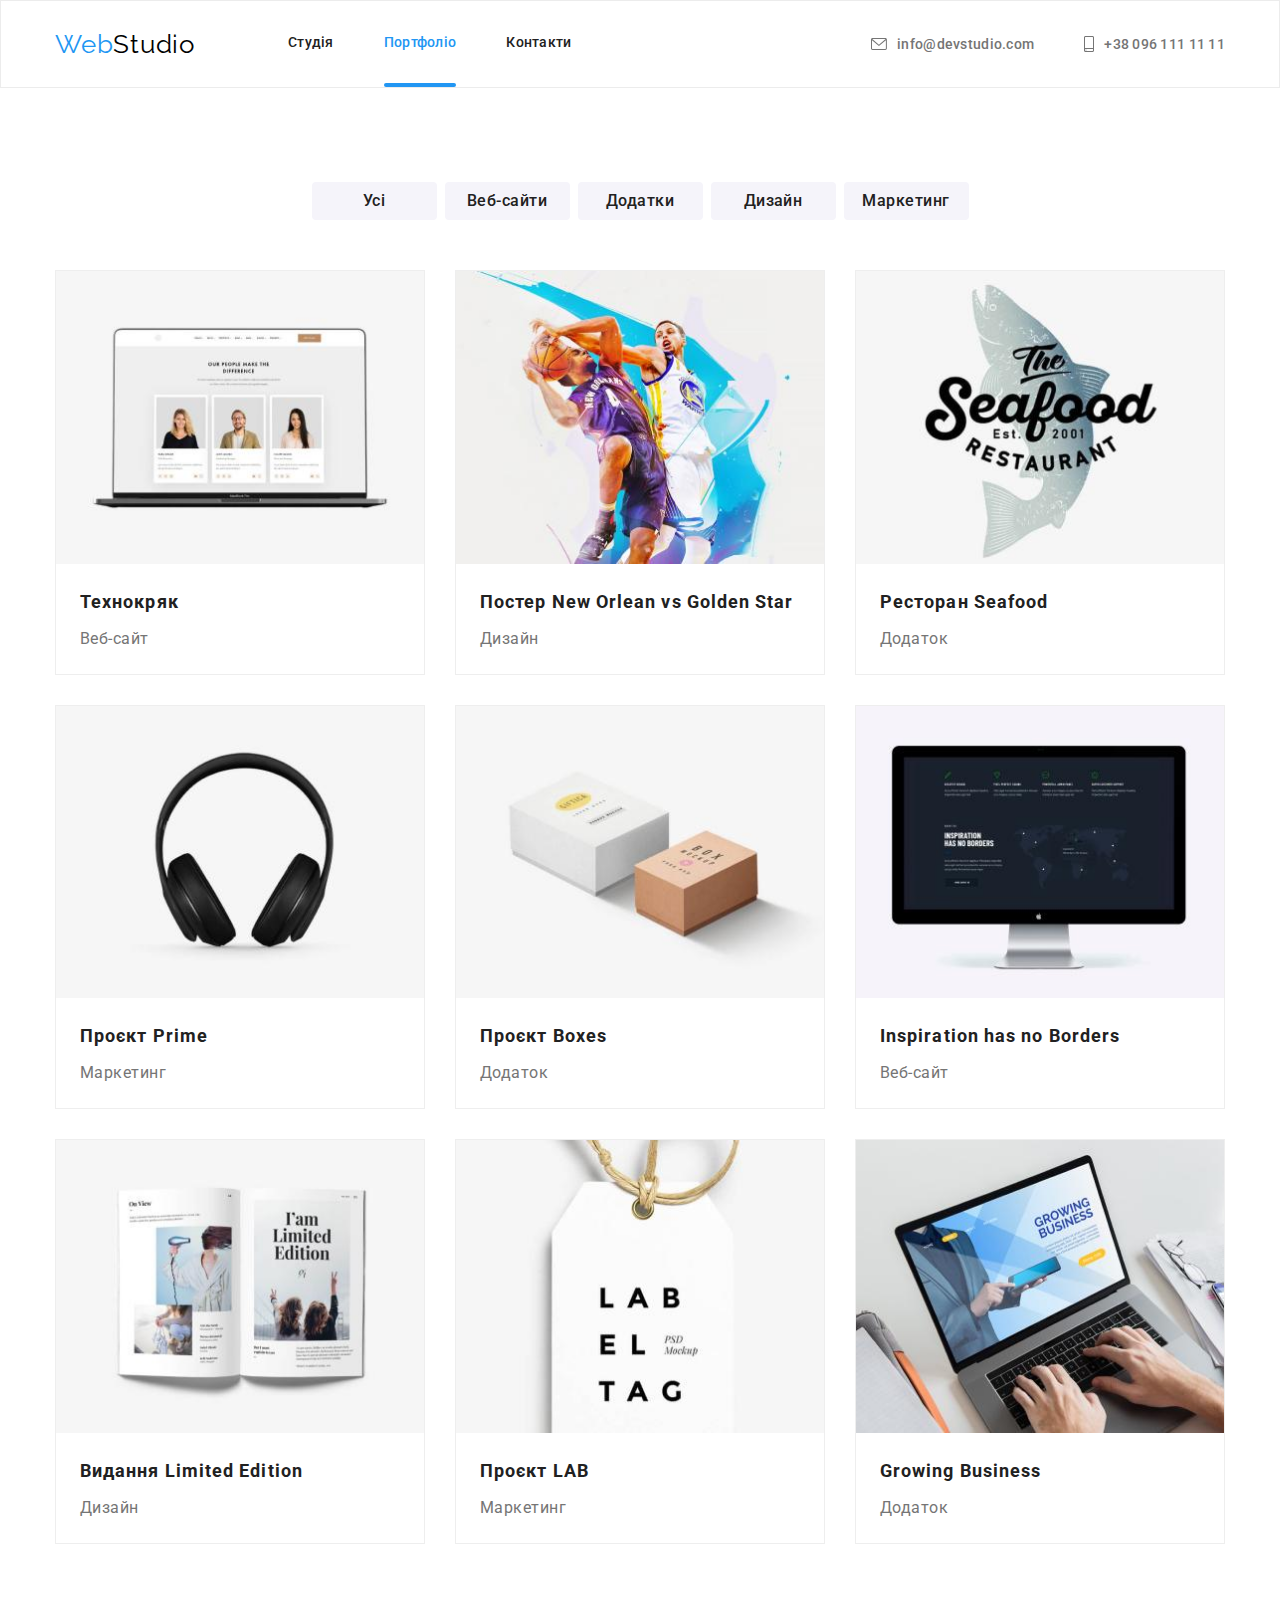
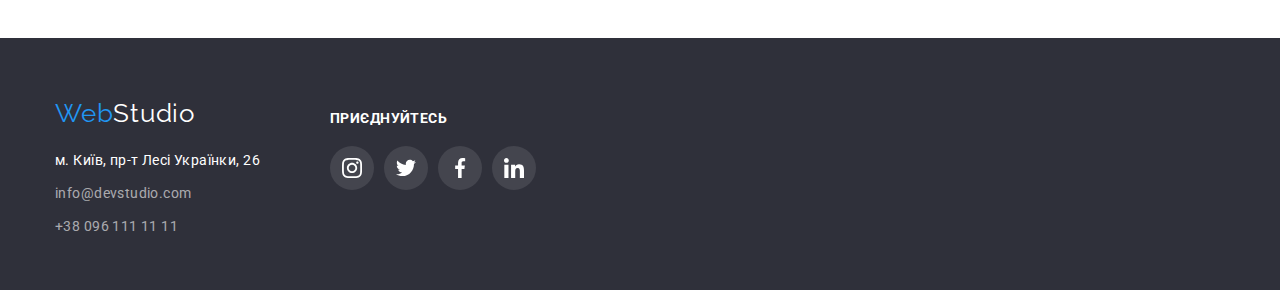
==== portfolio.html @ 17dde600 "complete" ====
<!DOCTYPE html>
<html lang="en">
  <head>
    <meta charset="UTF-8" />
    <meta http-equiv="X-UA-Compatible" content="IE=edge" />
    <meta name="viewport" content="width=device-width, initial-scale=1.0" />
    <link rel="preconnect" href="https://fonts.gstatic.com" crossorigin />
    <link
      href="https://fonts.googleapis.com/css2?family=Raleway:wght@700&family=Roboto:wght@400;500;700;900&display=swap"
      rel="stylesheet"
    />
    <link rel="stylesheet" href="./css/modern-normalize.min.css" />
    <link rel="stylesheet" href="./css/styles.css" />
    <title>Портфоліо</title>
  </head>
  <body>
    <header>
      <div class="container">
        <a href="./index.html" class="logo">Web<span>Studio</span></a>
        <nav>
          <ul class="navbar">
            <li class="navbar_item">
              <a href="./index.html">Студія</a>
            </li>
            <li class="navbar_item current">
              <a href="./portfolio.html" class="active-page">Портфоліо</a>
            </li>
            <li class="navbar_item"><a href="#">Контакти</a></li>
          </ul>
        </nav>
        <ul class="contacts-list">
          <li class="contacts-item">
            <a href="mailto:info@devstudio.com" class="contacts-link">
              <svg class="icon icon-mail" width="16" height="12">
                <use href="./img/icons.svg#icon-mail"></use>
              </svg>

              info@devstudio.com</a
            >
          </li>
          <li class="contacts-item">
            <a href="tel:+380961111111" class="contacts-link">
              <svg class="icon icon-tel" width="10" height="16">
                <use href="./img/icons.svg#icon-smartphone"></use>
              </svg>
              +38 096 111 11 11</a
            >
          </li>
        </ul>
      </div>
    </header>

    <main>
      <section class="portfolio-cards section">
        <div class="container">
          <h1 hidden>Портфоліо</h1>
          <ul class="button-list">
            <li class="port-btn">
              <button type="button" class="filter">Усі</button>
            </li>
            <li class="port-btn">
              <button type="button" class="filter">Веб-сайти</button>
            </li>
            <li class="port-btn">
              <button type="button" class="filter">Додатки</button>
            </li>
            <li class="port-btn">
              <button type="button" class="filter">Дизайн</button>
            </li>
            <li class="port-btn">
              <button type="button" class="filter">Маркетинг</button>
            </li>
          </ul>

          <ul class="portfolio-list">
            <li class="portfolio-card">
              <a href="#" class="portfolio-link">
                <div class="img-wrapper">
                  <img src="./img/project_1.jpg" alt="Технокряк" width="370" />
                  <p class="text-overlay">
                    Ресурс пропонує комплексні пропозиції з різним рівнем
                    функціоналу та сервісів. Все це дозволить відвідувачу
                    отримати вичерпні відомості про компанію чи приватну особу.
                  </p>
                </div>
                <div class="portfolio-info">
                  <h2>Технокряк</h2>
                  <p>Веб-сайт</p>
                </div>
              </a>
            </li>
            <li class="portfolio-card">
              <a href="#" class="portfolio-link">
                <div class="img-wrapper">
                  <img
                    src="./img/project_2.jpg"
                    alt="Постер New Orlean vs Golden Star"
                    width="370"
                  />
                  <p class="text-overlay">
                    Ресурс пропонує комплексні пропозиції з різним рівнем
                    функціоналу та сервісів. Все це дозволить відвідувачу
                    отримати вичерпні відомості про компанію чи приватну особу.
                  </p>
                </div>
                <div class="portfolio-info">
                  <h2>
                    Постер <span lang="en">New Orlean vs Golden Star</span>
                  </h2>
                  <p>Дизайн</p>
                </div>
              </a>
            </li>
            <li class="portfolio-card">
              <a href="#" class="portfolio-link">
                <div class="img-wrapper">
                  <img
                    src="./img/project_3.jpg"
                    alt="Ресторан Seafood"
                    width="370"
                  />
                  <p class="text-overlay">
                    Ресурс пропонує комплексні пропозиції з різним рівнем
                    функціоналу та сервісів. Все це дозволить відвідувачу
                    отримати вичерпні відомості про компанію чи приватну особу.
                  </p>
                </div>
                <div class="portfolio-info">
                  <h2>Ресторан <span lang="en">Seafood</span></h2>
                  <p>Додаток</p>
                </div>
              </a>
            </li>
            <li class="portfolio-card">
              <a href="#" class="portfolio-link">
                <div class="img-wrapper">
                  <img
                    src="./img/project_4.jpg"
                    alt="Проєкт Prime"
                    width="370"
                  />
                  <p class="text-overlay">
                    Ресурс пропонує комплексні пропозиції з різним рівнем
                    функціоналу та сервісів. Все це дозволить відвідувачу
                    отримати вичерпні відомості про компанію чи приватну особу.
                  </p>
                </div>
                <div class="portfolio-info">
                  <h2>Проєкт <span lang="en">Prime</span></h2>
                  <p>Маркетинг</p>
                </div>
              </a>
            </li>
            <li class="portfolio-card">
              <a href="#" class="portfolio-link">
                <div class="img-wrapper">
                  <img
                    src="./img/project_5.jpg"
                    alt="Проєкт Boxes"
                    width="370"
                  />
                  <p class="text-overlay">
                    Ресурс пропонує комплексні пропозиції з різним рівнем
                    функціоналу та сервісів. Все це дозволить відвідувачу
                    отримати вичерпні відомості про компанію чи приватну особу.
                  </p>
                </div>
                <div class="portfolio-info">
                  <h2>Проєкт <span lang="en">Boxes</span></h2>
                  <p>Додаток</p>
                </div>
              </a>
            </li>
            <li class="portfolio-card">
              <a href="#" class="portfolio-link">
                <div class="img-wrapper">
                  <img
                    src="./img/project_6.jpg"
                    alt="Inspiration has no Borders"
                    width="370"
                  />
                  <p class="text-overlay">
                    Ресурс пропонує комплексні пропозиції з різним рівнем
                    функціоналу та сервісів. Все це дозволить відвідувачу
                    отримати вичерпні відомості про компанію чи приватну особу.
                  </p>
                </div>
                <div class="portfolio-info">
                  <h2 lang="en">Inspiration has no Borders</h2>
                  <p>Веб-сайт</p>
                </div>
              </a>
            </li>
            <li class="portfolio-card">
              <a href="#" class="portfolio-link">
                <div class="img-wrapper">
                  <img
                    src="./img/project_7.jpg"
                    alt="Видання Limited Edition"
                    width="370"
                  />
                  <p class="text-overlay">
                    Ресурс пропонує комплексні пропозиції з різним рівнем
                    функціоналу та сервісів. Все це дозволить відвідувачу
                    отримати вичерпні відомості про компанію чи приватну особу.
                  </p>
                </div>
                <div class="portfolio-info">
                  <h2>Видання <span lang="en">Limited Edition</span></h2>
                  <p>Дизайн</p>
                </div>
              </a>
            </li>
            <li class="portfolio-card">
              <a href="#" class="portfolio-link">
                <div class="img-wrapper">
                  <img src="./img/project_8.jpg" alt="Проєкт LAB" width="370" />
                  <p class="text-overlay">
                    Ресурс пропонує комплексні пропозиції з різним рівнем
                    функціоналу та сервісів. Все це дозволить відвідувачу
                    отримати вичерпні відомості про компанію чи приватну особу.
                  </p>
                </div>
                <div class="portfolio-info">
                  <h2>Проєкт <span lang="en">LAB</span></h2>
                  <p>Маркетинг</p>
                </div>
              </a>
            </li>
            <li class="portfolio-card">
              <a href="#" class="portfolio-link">
                <div class="img-wrapper">
                  <img
                    src="./img/project_9.jpg"
                    alt="Growing Business"
                    width="370"
                  />
                  <p class="text-overlay">
                    Ресурс пропонує комплексні пропозиції з різним рівнем
                    функціоналу та сервісів. Все це дозволить відвідувачу
                    отримати вичерпні відомості про компанію чи приватну особу.
                  </p>
                </div>
                <div class="portfolio-info">
                  <h2 lang="en">Growing Business</h2>
                  <p>Додаток</p>
                </div>
              </a>
            </li>
          </ul>
        </div>
      </section>
    </main>

    <footer>
      <div class="footer container">
        <div class="footer-address">
          <a href="index.html" class="footer-logo">Web<span>Studio</span></a>
          <address class="footer-contacts">
            <ul class="footer-contacts-list">
              <li class="footer-contacts-item">
                <a
                  href="https://goo.gl/maps/Gp3ARR3Tay99MyRA6"
                  target="_blank"
                  rel="noopener noreferrer"
                  class="address"
                  >м. Київ, пр-т Лесі Українки, 26
                </a>
              </li>
              <li class="footer-contacts-item">
                <a href="mailto:info@devstudio.com">info@devstudio.com</a>
              </li>
              <li class="footer-contacts-item">
                <a href="tel:+380961111111">+38 096 111 11 11</a>
              </li>
            </ul>
          </address>
        </div>

        <div class="footer-media">
          <h2 class="footer-header">приєднуйтесь</h2>
          <ul class="footer-socials">
            <li class="footer-socials-item">
              <a href="#" class="footer-socials-link">
                <svg width="20" height="20">
                  <use href="./img/icons.svg#icon-instagram" class="icon"></use>
                </svg>
              </a>
            </li>
            <li class="footer-socials-item">
              <a href="#" class="footer-socials-link">
                <svg width="20" height="20">
                  <use href="./img/icons.svg#icon-twitter" class="icon"></use>
                </svg>
              </a>
            </li>
            <li class="footer-socials-item">
              <a href="#" class="footer-socials-link">
                <svg width="20" height="20">
                  <use href="./img/icons.svg#icon-facebook" class="icon"></use>
                </svg>
              </a>
            </li>
            <li class="footer-socials-item">
              <a href="#" class="footer-socials-link">
                <svg width="20" height="20">
                  <use href="./img/icons.svg#icon-linkedin" class="icon"></use>
                </svg>
              </a>
            </li>
          </ul>
        </div>
      </div>
    </footer>
  </body>
</html>
---- css/styles.css ----
:root {
  --brand-color: #2196f3;
  --primary-color: #212121;
  --secondary-color: #757575;
  --light-color: #fff;
  --primary-background: #2f303a;
  --light-background: #f5f4fa;
  --gray-color: #afb1b8;
}

a {
  color: inherit;
  text-decoration: none;
}

h1,
h2,
h3,
h4,
p {
  margin: 0;
}

ul {
  list-style-type: none;
  margin: 0;
  padding: 0;
}

img {
  display: block;
  max-width: 100%;
  height: auto;
}

body {
  font-family: "Roboto", sans-serif;
  background-color: var(--light-color);
}

.container {
  max-width: 1200px;
  margin: 0 auto;
  padding: 0 15px;
}

header {
  border: 1px solid #ececec;
  /* padding: 25px 0; */
}

header .container {
  display: flex;
  align-items: center;
}

.logo {
  font-family: "Raleway";
  font-size: 26px;
  line-height: 1.2;
  letter-spacing: 0.03em;
  color: var(--brand-color);
}

.logo span {
  color: black;
}

.navbar {
  display: flex;
  margin-left: 93px;
}

.navbar_item {
  padding: 32px 0;
}

.navbar_item a {
  font-weight: 500;
  font-size: 14px;
  line-height: 1.2;
  letter-spacing: 0.02em;
  color: var(--primary-color);
  transition-property: color;
  transition-duration: 250ms;
  transition-timing-function: cubic-bezier(0.4, 0, 0.2, 1);
}

.navbar_item:not(:last-child) {
  margin-right: 50px;
}

.navbar_item .active-page {
  color: var(--brand-color);
}

.current::after {
  content: "";
  position: relative;
  top: 32px;
  display: block;
  width: 100%;
  height: 4px;
  background-color: #2196f3;
  border-radius: 2px;
}

.contacts-list {
  display: flex;
  gap: 50px;
  margin-left: auto;
}

.contacts-item a {
  font-weight: 500;
  font-size: 14px;
  line-height: 1.2;
  letter-spacing: 0.02em;
  color: var(--secondary-color);
  transition-property: color;
  transition-duration: 250ms;
  transition-timing-function: cubic-bezier(0.4, 0, 0.2, 1);
}

.contacts-item {
  display: flex;
  align-items: center;
}

.contacts-link {
  display: flex;
  align-items: center;
}

.icon {
  fill: currentColor;
  display: block;
}

.icon-mail,
.icon-tel {
  margin-right: 10px;
}

.navbar_item a:hover,
.navbar_item a:focus,
.contacts-item a:hover,
.contacts-item a:focus {
  color: var(--brand-color);
}

.section {
  padding: 94px 0;
}

.uppersite {
  min-height: 600px;
  background-image: linear-gradient(
      to right,
      rgba(47, 48, 58, 0.4),
      rgba(47, 48, 58, 0.4)
    ),
    url(../img/main_bg.jpg);
  background-repeat: no-repeat;
  background-color: var(--primary-background);
  padding-top: 200px;
  max-width: 1600px;
  margin: 0 auto;
}

.main-header {
  font-weight: 900;
  font-size: 44px;
  line-height: 1.36;
  letter-spacing: 0.06em;
  text-transform: uppercase;
  color: var(--light-color);
  text-align: center;
}

.frst-btn {
  display: block;
  color: var(--light-color);
  font-weight: 700;
  font-size: 16px;
  line-height: 1.88;
  letter-spacing: 0.06em;
  background-color: var(--brand-color);
  box-shadow: 0px 4px 4px rgba(0, 0, 0, 0.15);
  border-radius: 4px;
  width: 216px;
  height: 50px;
  border-style: none;
  cursor: pointer;
  margin: 0 auto;
  /* text-align: center;
  align-items: center; */
  margin-top: 30px;
}

.frst-btn:active {
  background-color: #188ce8;
}

.backdrop {
  position: fixed;
  top: 0;
  left: 0;
  width: 100%;
  height: 100%;
  background-color: rgba(0, 0, 0, 0.2);
}

.backdrop.is-hidden {
  opacity: 0;
  pointer-events: none;
}

.modal {
  position: absolute;
  top: 50%;
  left: 50%;
  transform: translate(-50%, -50%);
  width: 528px;
  height: 581px;
  background-color: var(--light-color);
  box-shadow: 0px 1px 3px rgba(0, 0, 0, 0.12), 0px 1px 1px rgba(0, 0, 0, 0.14),
    0px 2px 1px rgba(0, 0, 0, 0.2);
  border-radius: 4px;
  transition-property: opacity;
  transition-duration: 500ms;
  transition-timing-function: cubic-bezier(0.4, 0, 0.2, 1);
}

.btn-close {
  position: absolute;
  border: 1px solid rgba(0, 0, 0, 0.1);
  width: 30px;
  height: 30px;
  background-color: var(--light-color);
  top: 8px;
  right: 8px;
  border-radius: 50%;
  cursor: pointer;
}

.icon-close {
  position: absolute;
  top: 50%;
  left: 50%;
  transform: translate(-50%, -50%);
}

.speciality {
  min-height: 286px;
}

.speciality-list {
  display: flex;
  gap: 30px;
}

/* .speciality-item {
  width: 270px;
  min-height: 98px;
} */

.speciality-icon {
  background-color: var(--light-background);
  border-radius: 4px;
  padding: 25px 100px;
  margin-bottom: 30px;
}

.speciality-item h3 {
  font-size: 14px;
  line-height: 1.2;
  letter-spacing: 0.03em;
  text-transform: uppercase;
  color: var(--primary-color);
  text-align: left;
}

.speciality-item p {
  margin-top: 10px;
  font-size: 14px;
  line-height: 1.71;
  letter-spacing: 0.03em;
  color: var(--secondary-color);
  text-align: left;
}

.our-projects {
  min-height: 480px;
  padding-top: 0;
}

.projects-subheader {
  font-size: 36px;
  line-height: 1.2;
  letter-spacing: 0.03em;
  color: var(--primary-color);
  text-align: center;
  margin-bottom: 50px;
}

.projects-list {
  display: flex;
  gap: 30px;
}

.projects-list-item {
  position: relative;
}

.projects-desc {
  position: absolute;
  bottom: 0;
  width: 100%;
  font-weight: 700;
  font-size: 14px;
  line-height: calc(16 / 14);
  text-align: center;
  letter-spacing: 0.03em;
  text-transform: uppercase;
  color: var(--light-color);
  padding: 27px 0;
  background-color: rgba(47, 48, 58, 0.8);
}

.our-team {
  min-height: 648px;
  background-color: #f5f4fa;
}

.team-subheader {
  font-size: 36px;
  line-height: 1.2;
  letter-spacing: 0.03em;
  color: var(--primary-color);
  margin-bottom: 50px;
  text-align: center;
}

.team-list {
  display: flex;
  gap: 30px;
}

.team-card {
  box-shadow: 0px 1px 3px rgba(0, 0, 0, 0.12), 0px 1px 1px rgba(0, 0, 0, 0.14),
    0px 2px 1px rgba(0, 0, 0, 0.2);
  border-radius: 0px 0px 4px 4px;
}

.team-card-info {
  background-color: var(--light-color);
  padding: 30px 0;
}

.team-card-info h3 {
  font-weight: 500;
  font-size: 16px;
  line-height: 1.2;
  letter-spacing: 0.03em;
  color: var(--primary-color);
  text-align: center;
  margin-bottom: 10px;
}

.team-card-info p {
  line-height: 1.2;
  letter-spacing: 0.03em;
  color: var(--secondary-color);
  text-align: center;
}

.socials {
  display: flex;
  justify-content: center;
  align-items: center;
  gap: 10px;
  margin-top: 16px;
}

.socials-item-link {
  color: var(--gray-color);
  background-color: transparent;
  border-radius: 50%;
  display: block;
  padding: 12px;
  transition-property: color, background-color;
  transition-duration: 250ms;
  transition-timing-function: cubic-bezier(0.4, 0, 0.2, 1);
}

.socials-item-link:hover,
.socials-item-link:focus {
  color: var(--light-color);
  background-color: var(--brand-color);
}

.partners {
  min-height: 372px;
}

.partners-header {
  font-size: 36px;
  line-height: calc(42 / 36);
  text-align: center;
  letter-spacing: 0.03em;
  margin-bottom: 50px;
}

.partners-list {
  display: flex;
  justify-content: space-between;
}

.partners-link {
  color: var(--gray-color);
  display: block;
  align-items: center;
  padding: 16px 32px;
  /* width: 170px;
  height: 92px; */
  border: 1px solid var(--gray-color);
  border-radius: 4px;
  transition-property: color, border;
  transition-duration: 250ms;
  transition-timing-function: cubic-bezier(0.4, 0, 0.2, 1);
}

.partners-link:hover,
.partners-link:focus {
  color: var(--brand-color);
  border: 1px solid var(--brand-color);
}

footer {
  min-height: 252px;
  background-color: var(--primary-background);
  padding-top: 60px;
}

.footer {
  display: flex;
}

.footer-address {
  margin-right: 70px;
}

.footer-logo {
  font-family: "Raleway";
  font-size: 26px;
  line-height: 1.2;
  letter-spacing: 0.03em;
  color: var(--brand-color);
}

.footer-logo span {
  color: var(--light-color);
}

.footer-contacts {
  margin-top: 20px;
}

.footer-contacts-item {
  margin-bottom: 9px;
}

.footer-contacts-item a {
  font-style: normal;
  font-size: 14px;
  line-height: 1.71;
  letter-spacing: 0.03em;
  color: rgba(255, 255, 255, 0.6);
  transition-property: color;
  transition-duration: 250ms;
  transition-timing-function: cubic-bezier(0.4, 0, 0.2, 1);
}

.footer-contacts-item a:hover,
.footer-contacts-item a:focus {
  color: var(--brand-color);
}

.footer-contacts-item .address {
  color: var(--light-color);
}

.footer-media {
  margin-top: 12px;
}

.footer-header {
  font-size: 14px;
  line-height: calc(16 / 14);
  letter-spacing: 0.03em;
  text-transform: uppercase;
  color: var(--light-color);
}

.footer-socials {
  display: flex;
  gap: 10px;
}

.footer-socials-link {
  display: flex;
  align-items: center;
  justify-content: center;
  padding: 12px;
  color: var(--light-color);
  background-color: rgba(255, 255, 255, 0.1);
  border-radius: 50%;
  margin-top: 20px;
  transition-property: background-color;
  transition-duration: 250ms;
  transition-timing-function: cubic-bezier(0.4, 0, 0.2, 1);
}

.footer-socials-link:hover,
.footer-socials-link:focus {
  background-color: var(--brand-color);
}

.portfolio-cards {
  min-height: 1360px;
}

.button-list {
  display: flex;
  justify-content: center;
  gap: 8px;
  margin-bottom: 50px;
}

.port-btn .filter {
  font-family: "Roboto";
  font-weight: 500;
  font-size: 16px;
  line-height: 1.62;
  text-align: center;
  letter-spacing: 0.03em;
  color: var(--primary-color);
  width: 125px;
  height: 38px;
  background-color: #f5f4fa;
  border-radius: 4px;
  border-style: none;
  transition-property: background-color, box-shadow, border-radius, color;
  transition-duration: 250ms;
  transition-timing-function: cubic-bezier(0.4, 0, 0.2, 1);
}

.filter:hover,
.filter:focus {
  background-color: var(--brand-color);
  box-shadow: 0px 3px 1px rgba(0, 0, 0, 0.1), 0px 1px 2px rgba(0, 0, 0, 0.08),
    0px 2px 2px rgba(0, 0, 0, 0.12);
  border-radius: 4px;
  color: var(--light-color);
}

.portfolio-list {
  display: flex;
  flex-wrap: wrap;
  gap: 30px;
}

.portfolio-card {
  width: 370px;
  border: 1px solid #eeeeee;
  transition-property: box-shadow;
  transition-duration: 250ms;
  transition-timing-function: cubic-bezier(0.4, 0, 0.2, 1);
}

.portfolio-card:hover,
.portfolio-card:focus {
  box-shadow: 0px 1px 1px rgba(0, 0, 0, 0.12), 0px 4px 4px rgba(0, 0, 0, 0.06),
    1px 4px 6px rgba(0, 0, 0, 0.16);
}

.img-wrapper {
  position: relative;
  overflow: hidden;
}

.text-overlay {
  position: absolute;
  top: 0;
  left: 0;
  width: 100%;
  height: 100%;
  padding: 63px 24px;
  font-size: 18px;
  line-height: calc(28 / 18);
  color: var(--light-color);
  background-color: rgba(33, 150, 243, 0.9);
  transform: translateY(101%);
  transition-property: transform;
  transition-duration: 250ms;
  transition-timing-function: cubic-bezier(0.4, 0, 0.2, 1);
}

.portfolio-link:hover .text-overlay,
.portfolio-link:focus .text-overlay {
  transform: translateY(0);
}

.portfolio-info {
  border-color: var(--light-color);
  padding: 20px 24px;
}

.portfolio-info h2 {
  font-size: 18px;
  line-height: 2;
  letter-spacing: 0.06em;
  color: var(--primary-color);
  text-align: left;
  margin-bottom: 4px;
}

.portfolio-info p {
  line-height: 1.88;
  letter-spacing: 0.03em;
  color: var(--secondary-color);
  text-align: left;
}
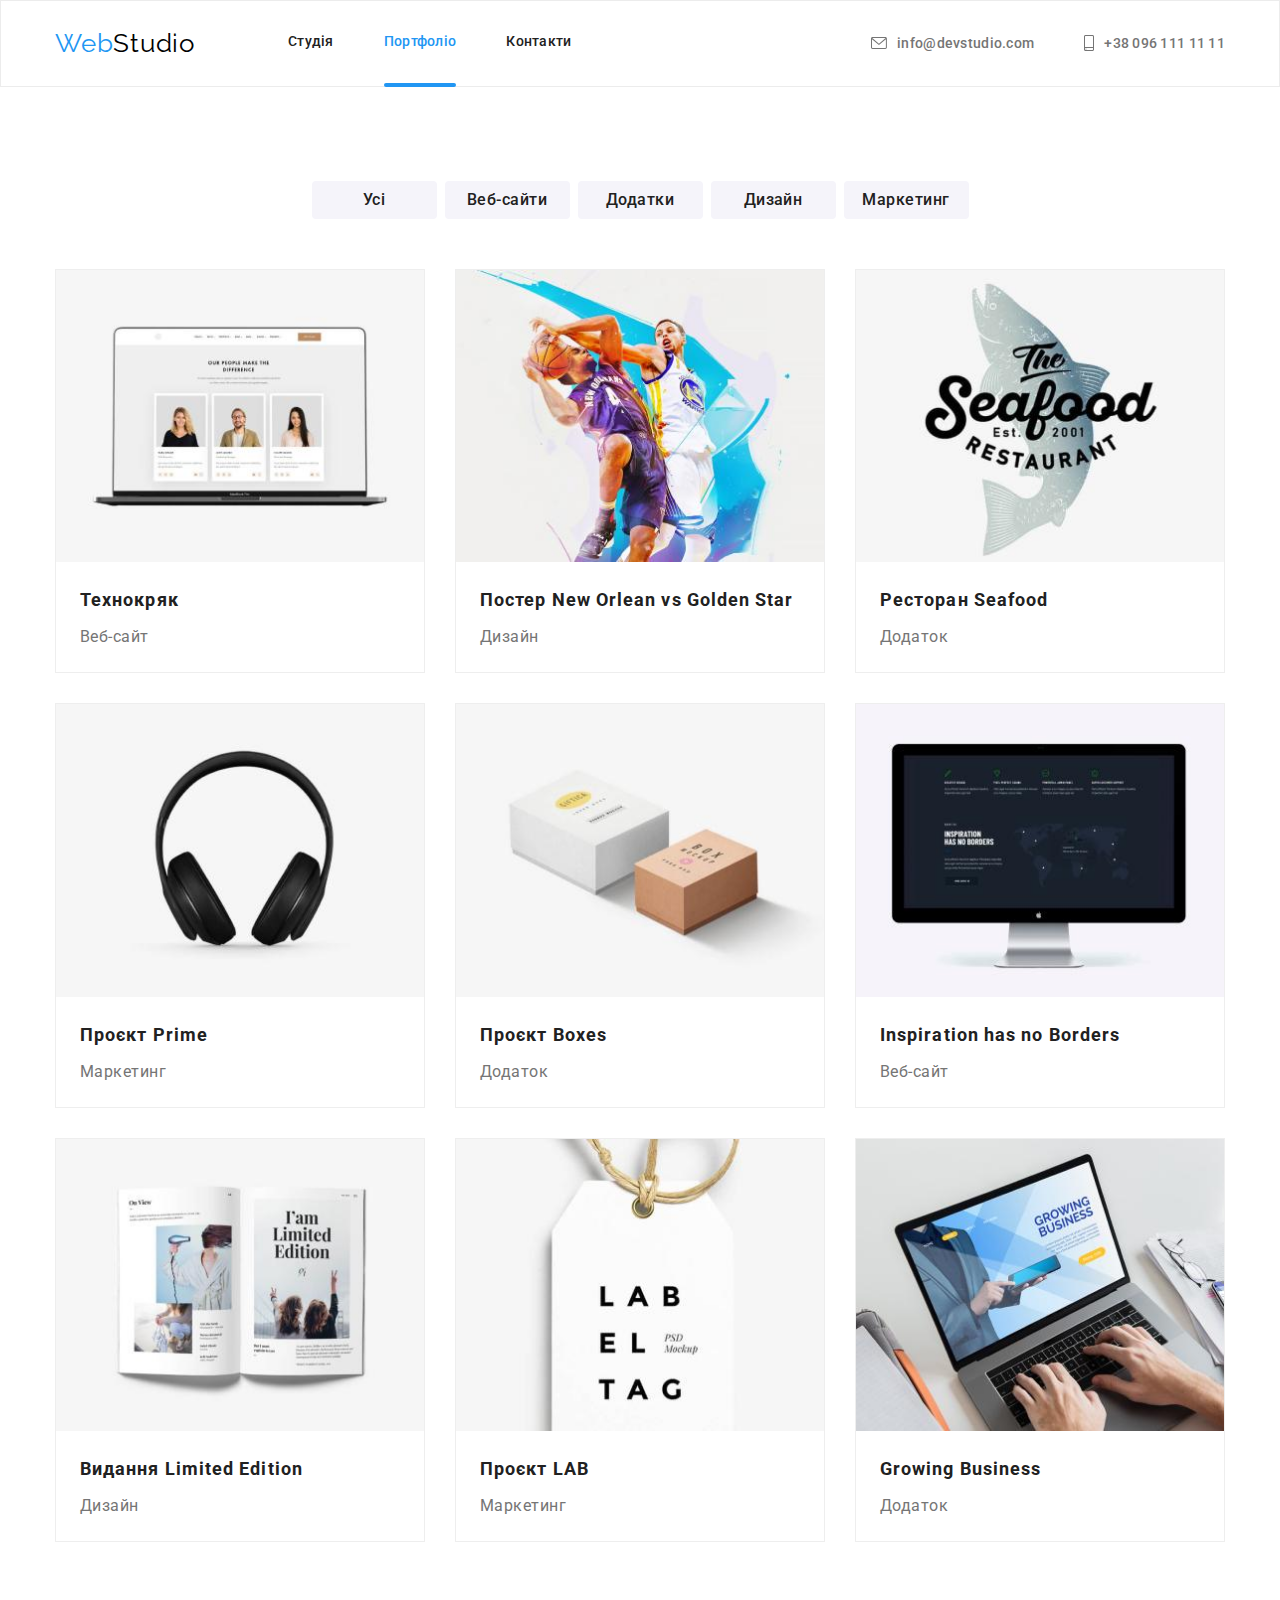
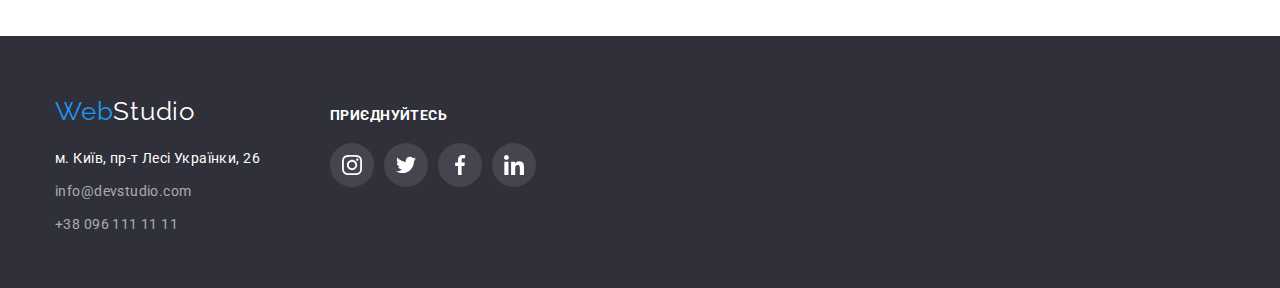
==== commit 151114dd: "виправлено" ====
--- a/portfolio.html
+++ b/portfolio.html
@@ -20,12 +20,12 @@
         <nav>
           <ul class="navbar">
             <li class="navbar_item">
-              <a href="./index.html">Студія</a>
+              <a href="./index.html" class="nav-link">Студія</a>
             </li>
             <li class="navbar_item current">
-              <a href="./portfolio.html" class="active-page">Портфоліо</a>
-            </li>
-            <li class="navbar_item"><a href="#">Контакти</a></li>
+              <a href="./portfolio.html" class="nav-link active-page">Портфоліо</a>
+            </li>
+            <li class="navbar_item"><a href="#" class="nav-link">Контакти</a></li>
           </ul>
         </nav>
         <ul class="contacts-list">
--- a/css/styles.css
+++ b/css/styles.css
@@ -33,6 +33,11 @@
   height: auto;
 }
 
+button {
+  margin: 0;
+  padding: 0;
+}
+
 body {
   font-family: "Roboto", sans-serif;
   background-color: var(--light-color);
@@ -46,7 +51,7 @@
 
 header {
   border: 1px solid #ececec;
-  /* padding: 25px 0; */
+
 }
 
 header .container {
@@ -72,10 +77,12 @@
 }
 
 .navbar_item {
+
+}
+
+.navbar_item .nav-link {
+  display: block;
   padding: 32px 0;
-}
-
-.navbar_item a {
   font-weight: 500;
   font-size: 14px;
   line-height: 1.2;
@@ -97,7 +104,7 @@
 .current::after {
   content: "";
   position: relative;
-  top: 32px;
+  bottom: -1px;
   display: block;
   width: 100%;
   height: 4px;
@@ -105,10 +112,16 @@
   border-radius: 2px;
 }
 
+
 .contacts-list {
   display: flex;
   gap: 50px;
   margin-left: auto;
+}
+
+.contacts-item {
+  display: flex;
+  align-items: center;
 }
 
 .contacts-item a {
@@ -120,11 +133,6 @@
   transition-property: color;
   transition-duration: 250ms;
   transition-timing-function: cubic-bezier(0.4, 0, 0.2, 1);
-}
-
-.contacts-item {
-  display: flex;
-  align-items: center;
 }
 
 .contacts-link {
@@ -165,7 +173,7 @@
   background-color: var(--primary-background);
   padding-top: 200px;
   max-width: 1600px;
-  margin: 0 auto;
+  text-align: center;
 }
 
 .main-header {
@@ -175,11 +183,10 @@
   letter-spacing: 0.06em;
   text-transform: uppercase;
   color: var(--light-color);
-  text-align: center;
+  margin-bottom: 30px;
 }
 
 .frst-btn {
-  display: block;
   color: var(--light-color);
   font-weight: 700;
   font-size: 16px;
@@ -192,13 +199,11 @@
   height: 50px;
   border-style: none;
   cursor: pointer;
-  margin: 0 auto;
-  /* text-align: center;
-  align-items: center; */
-  margin-top: 30px;
+
 }
 
 .frst-btn:active {
+
   background-color: #188ce8;
 }
 
@@ -209,11 +214,15 @@
   width: 100%;
   height: 100%;
   background-color: rgba(0, 0, 0, 0.2);
+  z-index: 2;
+  transition: opacity  250ms ease-in-out,
+  visibility 250ms ease-in-out;
 }
 
 .backdrop.is-hidden {
   opacity: 0;
   pointer-events: none;
+  visibility: hidden;
 }
 
 .modal {
@@ -266,9 +275,13 @@
 } */
 
 .speciality-icon {
+  display: flex;
+  justify-content: center;
+  align-items: center;
+  width: 270px;
+  height: 120px;
   background-color: var(--light-background);
   border-radius: 4px;
-  padding: 25px 100px;
   margin-bottom: 30px;
 }
 
@@ -279,10 +292,10 @@
   text-transform: uppercase;
   color: var(--primary-color);
   text-align: left;
+  margin-bottom: 10px;
 }
 
 .speciality-item p {
-  margin-top: 10px;
   font-size: 14px;
   line-height: 1.71;
   letter-spacing: 0.03em;
@@ -387,8 +400,11 @@
   color: var(--gray-color);
   background-color: transparent;
   border-radius: 50%;
-  display: block;
-  padding: 12px;
+  display: flex;
+  width: 44px;
+  height: 44px;
+  align-items: center;
+  justify-content: center;
   transition-property: color, background-color;
   transition-duration: 250ms;
   transition-timing-function: cubic-bezier(0.4, 0, 0.2, 1);
@@ -419,11 +435,11 @@
 
 .partners-link {
   color: var(--gray-color);
-  display: block;
-  align-items: center;
-  padding: 16px 32px;
-  /* width: 170px;
-  height: 92px; */
+  display: flex;
+  justify-content: center;
+  align-items: center;
+  width: 170px;
+  height: 92px;
   border: 1px solid var(--gray-color);
   border-radius: 4px;
   transition-property: color, border;
@@ -445,6 +461,7 @@
 
 .footer {
   display: flex;
+  align-items: baseline;
 }
 
 .footer-address {
@@ -491,16 +508,13 @@
   color: var(--light-color);
 }
 
-.footer-media {
-  margin-top: 12px;
-}
-
 .footer-header {
   font-size: 14px;
   line-height: calc(16 / 14);
   letter-spacing: 0.03em;
   text-transform: uppercase;
   color: var(--light-color);
+  margin-bottom: 20px;
 }
 
 .footer-socials {
@@ -512,11 +526,11 @@
   display: flex;
   align-items: center;
   justify-content: center;
-  padding: 12px;
+  width: 44px;
+  height: 44px;
   color: var(--light-color);
   background-color: rgba(255, 255, 255, 0.1);
   border-radius: 50%;
-  margin-top: 20px;
   transition-property: background-color;
   transition-duration: 250ms;
   transition-timing-function: cubic-bezier(0.4, 0, 0.2, 1);
